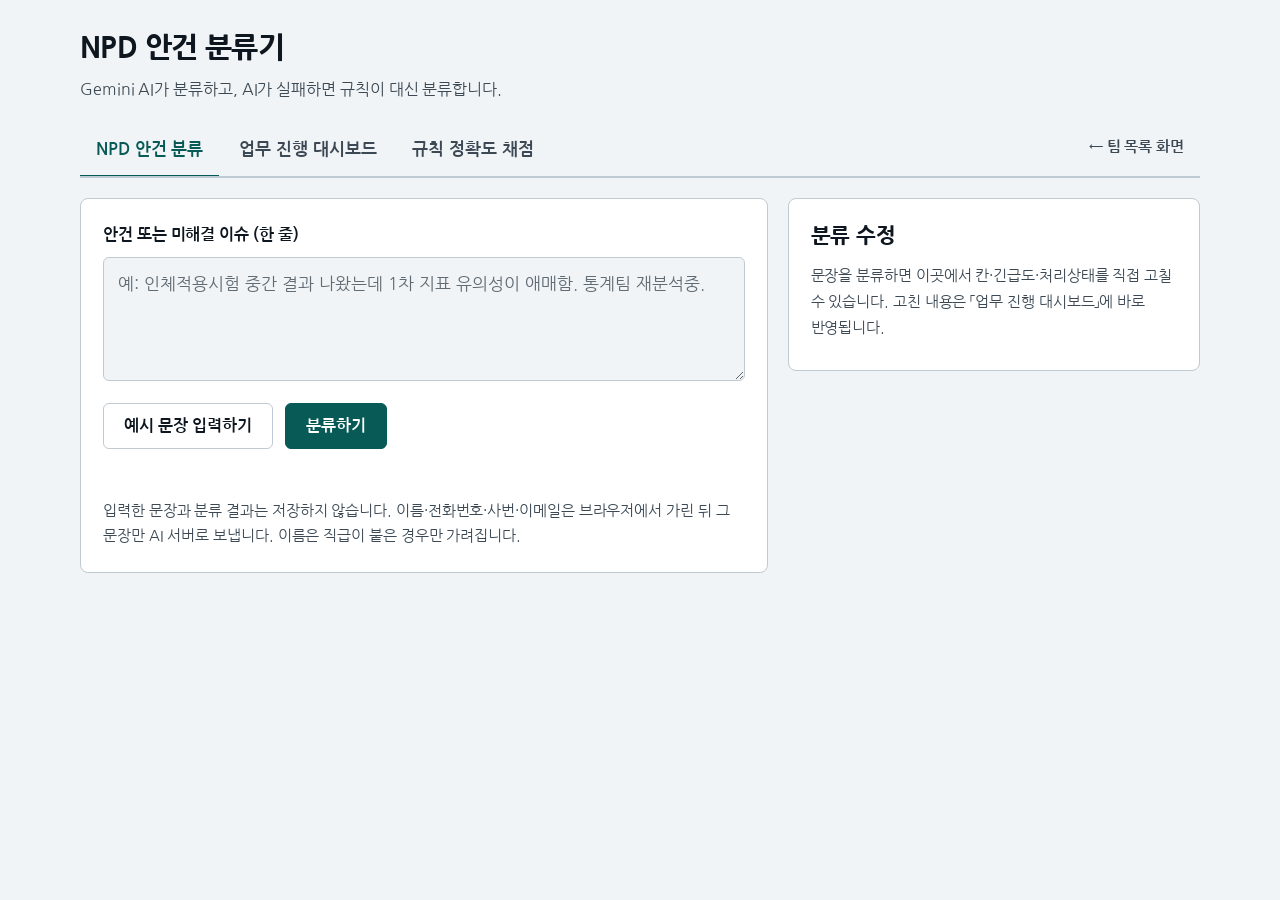
==== grade.html @ 97e3d587 "팀 목록 화면을 Vercel 첫 화면으로: Gemini 분류 + 팀 공유 저장소(Upstash Redis) - index.html: 아티팩트(팀 목록 디자인)를 옮김. 칸·긴급도·" ====
<!doctype html>
<html lang="ko">
<head>
<meta charset="utf-8">
<meta name="viewport" content="width=device-width, initial-scale=1">
<title>NPD 안건 분류기 (규칙 기준선)</title>
<link rel="preconnect" href="https://fonts.googleapis.com">
<link rel="preconnect" href="https://fonts.gstatic.com" crossorigin>
<link rel="stylesheet" href="https://fonts.googleapis.com/css2?family=Nanum+Gothic:wght@400;700;800&display=swap">
<link rel="stylesheet" href="style.css">
</head>
<body>
<div class="wrap">
  <header>
    <h1>NPD 안건 분류기</h1>
    <p class="sub">Gemini AI가 분류하고, AI가 실패하면 규칙이 대신 분류합니다.</p>
  </header>

  <div id="load-note" class="load-note" role="alert" hidden></div>

  <nav class="tabs" role="tablist" aria-label="화면 선택">
    <a id="tab-classify" href="#classify" role="tab" aria-selected="true">NPD 안건 분류</a>
    <a id="tab-dashboard" href="#dashboard" role="tab" aria-selected="false">업무 진행 대시보드</a>
    <a id="tab-grade" href="#grade" role="tab" aria-selected="false">규칙 정확도 채점</a>
    <a href="index.html#list" class="back-link">← 팀 목록 화면</a>
  </nav>

  <main>
    <section id="view-classify" class="split" role="tabpanel" aria-labelledby="tab-classify">
    <div class="panel" id="classify-main">
      <label class="lbl" for="txt">안건 또는 미해결 이슈 (한 줄)</label>
      <textarea id="txt" maxlength="500" placeholder="예: 인체적용시험 중간 결과 나왔는데 1차 지표 유의성이 애매함. 통계팀 재분석중."></textarea>
      <div class="row">
        <button id="ex" class="btn" type="button">예시 문장 입력하기</button>
        <button id="go" class="btn primary" type="button">분류하기</button>
      </div>
      <div id="status" class="hint" role="status" aria-live="polite"></div>
      <div id="result" class="result" hidden></div>
      <p class="foot">입력한 문장과 분류 결과는 저장하지 않습니다. 이름·전화번호·사번·이메일은 브라우저에서 가린 뒤 그 문장만 AI 서버로 보냅니다. 이름은 직급이 붙은 경우만 가려집니다.</p>
    </div>
    <aside class="panel side" id="classify-side" aria-labelledby="edit-title">
      <h2 id="edit-title">분류 수정</h2>
      <div id="edit-body"><p class="hint">기준 파일을 읽는 중입니다.</p></div>
    </aside>
    </section>

    <section id="view-dashboard" class="panel" role="tabpanel" aria-labelledby="tab-dashboard" hidden>
      <p class="hint">기준 파일을 읽는 중입니다.</p>
    </section>

    <section id="view-grade" class="panel" role="tabpanel" aria-labelledby="tab-grade" hidden>
      <p class="hint">팀장님이 정한 정답 30건과 규칙·AI의 판정을 견줍니다. 「AI로 채점」은 규칙 채점도 함께 해서 같은 30건으로 나란히 비교하고, AI에는 문장을 10개씩 3번 보냅니다.</p>
      <div class="row">
        <button id="grade-btn" class="btn" type="button">규칙으로 채점</button>
        <button id="ai-grade-btn" class="btn primary" type="button">AI로 채점</button>
        <button id="dl-btn" class="btn" type="button" hidden>AI 채점 결과 내려받기</button>
      </div>
      <div id="grade-status" class="hint" role="status" aria-live="polite"></div>
      <div id="grade-out" hidden></div>
    </section>
  </main>
</div>
<script src="mask.js"></script>
<script src="rules.js"></script>
<script src="app.js"></script>
</body>
</html>
---- style.css ----
/* 글꼴은 나눔고딕(index.html에서 Google Fonts로 불러옴). 읽기 쉽도록 글자 크기·줄 간격·대비를 키웠다. */
:root {
  --font: "Nanum Gothic", "NanumGothic", "나눔고딕", "Malgun Gothic", "Apple SD Gothic Neo", system-ui, sans-serif;
  --bg: #F1F4F6; --surface: #FFFFFF; --surface-2: #E6ECEF; --ink: #0E1720; --muted: #3C4954; --line: #BFCAD2;
  --accent: #075A56; --accent-ink: #FFFFFF;
  --hi: #9A1B13; --hi-soft: #FBE3E0; --mid: #6A4400; --mid-soft: #F9ECC8; --lo: #274862; --lo-soft: #DCE8F1; --ok: #17592F;
  color-scheme: light;
}
@media (prefers-color-scheme: dark) {
  :root {
    --bg: #0C1318; --surface: #151F27; --surface-2: #1F2C36; --ink: #F2F6F9; --muted: #B6C3CD; --line: #3A4A56;
    --accent: #5FD0C8; --accent-ink: #04201E;
    --hi: #FFA89F; --hi-soft: #40201D; --mid: #F6CC7A; --mid-soft: #3D3114; --lo: #A9CDEA; --lo-soft: #1C2E3D; --ok: #8EDDA8;
    color-scheme: dark;
  }
}
* { box-sizing: border-box; }
[hidden] { display: none !important; }
html { -webkit-text-size-adjust: 100%; }
body {
  margin: 0; background: var(--bg); color: var(--ink);
  font-family: var(--font); font-size: 16px; line-height: 1.75; letter-spacing: -0.005em;
  word-break: keep-all; overflow-wrap: break-word;
  padding: 28px max(16px, env(safe-area-inset-right, 0px)) 72px max(16px, env(safe-area-inset-left, 0px));
}
.wrap { max-width: 1120px; margin: 0 auto; }
h1, h2, h3 { text-wrap: balance; line-height: 1.4; }
h1 { font-size: 29px; margin: 0; font-weight: 800; letter-spacing: -0.02em; }
h2 { font-size: 21px; margin: 0 0 14px; font-weight: 800; }
h3 { font-size: 17.5px; margin: 26px 0 10px; font-weight: 800; }
p { margin: 0 0 10px; }
.sub { margin: 6px 0 20px; color: var(--muted); font-size: 16px; }
.load-note { margin-bottom: 16px; padding: 12px 14px; border: 1px solid var(--hi); background: var(--hi-soft); color: var(--hi); border-radius: 6px; font-size: 15.5px; font-weight: 700; }
.tabs { display: flex; gap: 4px; border-bottom: 2px solid var(--line); overflow-x: auto; overflow-y: hidden; }
.tabs a { padding: 12px 16px; text-decoration: none; color: var(--muted); font-size: 16.5px; font-weight: 700; border-bottom: 3px solid transparent; white-space: nowrap; margin-bottom: -2px; }
.tabs a:hover { color: var(--ink); }
.tabs a[aria-selected="true"] { color: var(--accent); border-bottom-color: var(--accent); }
main { padding-top: 20px; }
.panel { background: var(--surface); border: 1px solid var(--line); border-radius: 8px; padding: 22px; }
.lbl { display: block; font-size: 15.5px; font-weight: 700; margin-bottom: 8px; }
textarea {
  width: 100%; min-height: 124px; resize: vertical; padding: 12px 14px; font-family: inherit; font-size: 17px; line-height: 1.7; color: var(--ink);
  background: var(--bg); border: 1.5px solid var(--line); border-radius: 6px;
}
textarea::placeholder { color: var(--muted); opacity: .8; }
.row { display: flex; flex-wrap: wrap; gap: 12px; margin-top: 14px; }
.btn { font-family: inherit; font-weight: 700; font-size: 16px; min-height: 46px; padding: 9px 20px; border-radius: 6px; cursor: pointer; border: 1.5px solid var(--line); background: var(--surface); color: var(--ink); }
.btn:hover { background: var(--surface-2); }
.btn.primary { background: var(--accent); color: var(--accent-ink); border-color: var(--accent); }
.btn.primary:hover { filter: brightness(1.1); }
.btn:disabled { opacity: .55; cursor: not-allowed; }
:is(button, textarea, a, select, input):focus-visible { outline: 3px solid var(--accent); outline-offset: 2px; }
.hint { color: var(--muted); font-size: 15px; margin: 0 0 6px; }
#status, #grade-status, #dash-msg { margin-top: 10px; min-height: 1.5em; }
.foot { margin: 18px 0 0; font-size: 14.5px; color: var(--muted); }

.result { margin-top: 20px; border-top: 2px dashed var(--line); padding-top: 18px; }
.field { margin-bottom: 14px; }
.field .k { font-size: 14.5px; font-weight: 700; color: var(--muted); margin-bottom: 4px; }
.field p { margin: 0; }
.masked, .why { overflow-wrap: anywhere; }
.why { padding: 10px 14px; background: var(--surface-2); border-radius: 6px; }
.pair { display: flex; flex-wrap: wrap; gap: 8px 44px; }
.big { font-size: 21px; font-weight: 800; }
.chip { display: inline-block; padding: 2px 13px; border-radius: 4px; font-size: 16.5px; font-weight: 800; line-height: 1.6; }
.chip.u-0 { background: var(--hi-soft); color: var(--hi); border: 1.5px solid var(--hi); }
.chip.u-1 { background: var(--mid-soft); color: var(--mid); }
.chip.u-2 { background: var(--lo-soft); color: var(--lo); }

.meters { display: grid; grid-template-columns: repeat(auto-fit, minmax(230px, 1fr)); gap: 16px; margin: 8px 0 6px; }
.meter-top { display: flex; justify-content: space-between; gap: 8px; font-size: 15.5px; flex-wrap: wrap; }
.num { font-variant-numeric: tabular-nums; font-weight: 800; }
.bar { height: 12px; background: var(--surface-2); border-radius: 3px; margin-top: 7px; overflow: hidden; }
.fill { height: 100%; background: var(--accent); }
.worst-h { color: var(--hi); }
.ok { color: var(--ok); font-weight: 700; }
.wrongs { list-style: none; margin: 10px 0 0; padding: 0; }
.wrong { padding: 14px 0; border-top: 1px solid var(--line); overflow-wrap: anywhere; }
.wrong:first-child { border-top: 0; }
.wrong .src { font-weight: 700; font-size: 16.5px; }
.wrong .diff { font-size: 15.5px; margin-top: 4px; }
.wrong .rsn { font-size: 14.5px; color: var(--muted); margin-top: 4px; }
.tags { display: flex; flex-wrap: wrap; gap: 7px; margin-top: 7px; }
.tag { font-size: 14px; padding: 2px 10px; border-radius: 4px; border: 1px solid var(--line); background: var(--surface-2); }
.tag.bad { border-color: var(--hi); color: var(--hi); background: var(--hi-soft); font-weight: 700; }
.cond { margin: 0; display: grid; grid-template-columns: max-content 1fr; gap: 8px 16px; font-size: 15px; }
.cond dt { color: var(--muted); font-weight: 700; }
.cond dd { margin: 0; overflow-wrap: anywhere; }
@media (max-width: 520px) {
  h1 { font-size: 25px; }
  .panel { padding: 16px; }
  .cond { grid-template-columns: 1fr; gap: 0; }
  .cond dd { margin-bottom: 10px; }
}

/* AI 연동 화면 요소 */
.badge { display: inline-block; font-size: 13.5px; font-weight: 700; padding: 2px 11px; border-radius: 999px; border: 1px solid var(--line); color: var(--muted); vertical-align: middle; }
.badge.warn { border-color: var(--mid); color: var(--mid); background: var(--mid-soft); }
.notice { margin: 0 0 10px; padding: 10px 14px; border: 1.5px solid var(--mid); background: var(--mid-soft); color: var(--mid); border-radius: 6px; font-weight: 800; }
.notice.info { margin-top: 14px; font-weight: 400; border-color: var(--lo); background: var(--lo-soft); color: var(--lo); font-size: 15px; }
.notice.info b { display: block; margin-bottom: 3px; font-weight: 800; }
.cmp { width: 100%; border-collapse: collapse; margin-top: 4px; font-size: 15.5px; }
.cmp th, .cmp td { padding: 10px 10px; border-bottom: 1px solid var(--line); text-align: left; vertical-align: top; }
.cmp thead th { color: var(--muted); font-size: 14.5px; font-weight: 700; }
.cmp tbody th { font-weight: 700; width: 38%; }
.cmp td { font-variant-numeric: tabular-nums; overflow-wrap: anywhere; }
.okt { color: var(--ok); font-weight: 700; }
.bad-t { color: var(--hi); font-weight: 700; }
@media (max-width: 520px) { .cmp { font-size: 14.5px; } .cmp th, .cmp td { padding: 8px 5px; } }

/* 업무 진행 대시보드 */
.tiles { display: grid; grid-template-columns: repeat(auto-fit, minmax(140px, 1fr)); gap: 12px; margin: 14px 0 6px; }
.tile { border: 1.5px solid var(--line); border-radius: 8px; padding: 12px 14px; background: var(--bg); }
.tile .n { font-size: 30px; font-weight: 800; line-height: 1.2; font-variant-numeric: tabular-nums; }
.tile .n.sm { font-size: 19px; padding: 5px 0; }
.tile .l { font-size: 14.5px; font-weight: 700; color: var(--muted); margin-top: 2px; }
.tile.alert { border-color: var(--hi); background: var(--hi-soft); }
.tile.alert .n, .tile.alert .l { color: var(--hi); }
.progress { margin: 10px 0 4px; }
.progress .rate { font-size: 16px; margin-bottom: 7px; }
.stack { display: flex; height: 16px; border-radius: 4px; overflow: hidden; background: var(--surface-2); }
.seg.s0, .dot.s0 { background: var(--muted); opacity: .6; }
.seg.s1, .dot.s1 { background: var(--lo); }
.seg.s2, .dot.s2 { background: var(--mid); }
.seg.s3, .dot.s3 { background: var(--ok); }
.legend { display: flex; flex-wrap: wrap; gap: 5px 16px; margin-top: 8px; font-size: 14.5px; color: var(--muted); }
.dot { display: inline-block; width: 11px; height: 11px; border-radius: 2px; margin-right: 6px; }
.tbl-scroll { overflow-x: auto; }
.cmp.matrix { min-width: 520px; }
.cmp.matrix th.num, .cmp.matrix td.num { text-align: center; width: auto; padding-left: 7px; padding-right: 7px; white-space: nowrap; }
.cmp.matrix tbody th, .cmp.matrix thead th:first-child { width: auto; white-space: nowrap; }
.cmp.matrix td.tot { font-weight: 800; }
.cmp.matrix tr.foot th, .cmp.matrix tr.foot td { border-top: 2px solid var(--line); }
.filters { display: flex; flex-wrap: wrap; align-items: center; gap: 10px; margin: 6px 0 8px; }
.filters select { font-family: inherit; font-size: 15.5px; min-height: 42px; color: var(--ink); background: var(--surface); border: 1.5px solid var(--line); border-radius: 6px; padding: 6px 10px; max-width: 100%; }
.filters .chk { display: inline-flex; align-items: center; gap: 6px; font-size: 15.5px; }
.filters .chk input { width: 18px; height: 18px; }
.wrong.item.hi { box-shadow: inset 4px 0 0 var(--hi); padding-left: 12px; }
.wrong.item.done .src { color: var(--muted); font-weight: 400; text-decoration: line-through; text-decoration-color: var(--line); }
.wrong.item .row { margin-top: 8px; gap: 8px; align-items: center; }
.wrong.item .row select { font-family: inherit; font-size: 15.5px; min-height: 40px; color: var(--ink); background: var(--surface); border: 1.5px solid var(--line); border-radius: 6px; padding: 4px 8px; }
.btn.sm { min-height: 40px; padding: 4px 14px; font-size: 14.5px; }
.empty { padding: 26px 8px; text-align: center; color: var(--muted); list-style: none; }

/* 분류 화면: 왼쪽 입력·결과, 오른쪽 분류 수정 */
.split { display: grid; grid-template-columns: minmax(0, 1.25fr) minmax(300px, 0.75fr); gap: 20px; align-items: start; }
.side { position: sticky; top: 16px; }
@media (max-width: 920px) { .split { grid-template-columns: 1fr; } .side { position: static; } }

/* 분류 결과: 읽기 쉬운 카드 */
.res-head { display: flex; flex-wrap: wrap; align-items: center; gap: 8px 12px; margin-bottom: 12px; }
.res-head h2 { margin: 0; }
.rgrid { display: grid; grid-template-columns: repeat(auto-fit, minmax(210px, 1fr)); gap: 14px; margin: 6px 0 16px; }
.rcard { border: 1.5px solid var(--line); border-radius: 8px; padding: 14px 16px; background: var(--bg); }
.rcard .k, .rblock .k, .side .k { font-size: 14.5px; font-weight: 700; color: var(--muted); margin-bottom: 6px; }
.rcard .v { font-size: 22px; font-weight: 800; line-height: 1.4; }
.rcard .v.big { font-size: 26px; }
.rcard .d { margin-top: 8px; font-size: 14.5px; line-height: 1.65; color: var(--muted); }
.chip.lg { font-size: 22px; padding: 3px 16px; }
.rblock { margin-bottom: 16px; }
.rblock .why { margin: 0; font-size: 17px; line-height: 1.8; border-left: 5px solid var(--accent); border-radius: 0 6px 6px 0; }
blockquote.masked { margin: 0; padding: 12px 16px; font-size: 16.5px; line-height: 1.8; background: var(--surface-2); border-left: 5px solid var(--line); border-radius: 0 6px 6px 0; }
blockquote.masked.sm { font-size: 15px; line-height: 1.7; padding: 9px 12px; margin-bottom: 14px; }

/* 분류 수정 패널 */
.side h2 { margin-bottom: 12px; }
.egroup { margin-bottom: 16px; }
.egroup select { width: 100%; font-family: inherit; font-size: 16.5px; min-height: 46px; color: var(--ink); background: var(--surface); border: 1.5px solid var(--line); border-radius: 6px; padding: 6px 10px; }
.edef { margin: 6px 0 0; font-size: 14.5px; line-height: 1.65; color: var(--muted); }
.edit-state { margin-top: 4px; padding: 10px 14px; background: var(--surface-2); border-radius: 6px; font-size: 14.5px; line-height: 1.7; }
.edit-state .edited { color: var(--hi); font-weight: 800; }
.tabs a.back-link { margin-left: auto; font-size: 14.5px; font-weight: 700; }
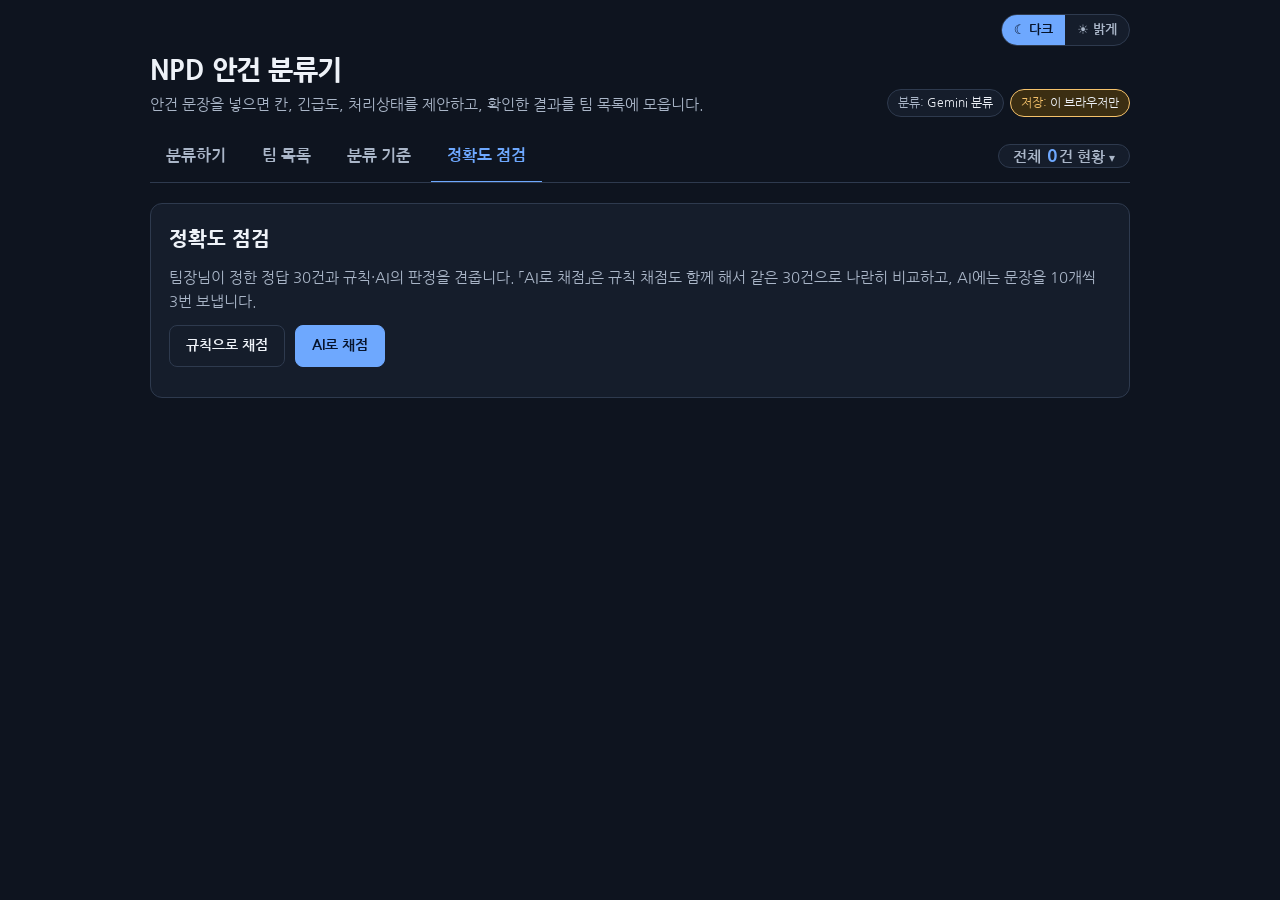
==== commit 105b1a48: "정확도 점검을 첫 화면 탭 하나로 합침 (규칙·Gemini 채점) - index.html: 정확도 점검 탭에 규칙 채점, AI 채점, 비교표, 틀린 문장, 측정 조건, 결과 내려받" ====
--- a/grade.html
+++ b/grade.html
@@ -3,65 +3,11 @@
 <head>
 <meta charset="utf-8">
 <meta name="viewport" content="width=device-width, initial-scale=1">
-<title>NPD 안건 분류기 (규칙 기준선)</title>
-<link rel="preconnect" href="https://fonts.googleapis.com">
-<link rel="preconnect" href="https://fonts.gstatic.com" crossorigin>
-<link rel="stylesheet" href="https://fonts.googleapis.com/css2?family=Nanum+Gothic:wght@400;700;800&display=swap">
-<link rel="stylesheet" href="style.css">
+<title>정확도 점검으로 이동</title>
+<meta http-equiv="refresh" content="0; url=index.html#grade">
+<script>location.replace("index.html#grade");</script>
 </head>
 <body>
-<div class="wrap">
-  <header>
-    <h1>NPD 안건 분류기</h1>
-    <p class="sub">Gemini AI가 분류하고, AI가 실패하면 규칙이 대신 분류합니다.</p>
-  </header>
-
-  <div id="load-note" class="load-note" role="alert" hidden></div>
-
-  <nav class="tabs" role="tablist" aria-label="화면 선택">
-    <a id="tab-classify" href="#classify" role="tab" aria-selected="true">NPD 안건 분류</a>
-    <a id="tab-dashboard" href="#dashboard" role="tab" aria-selected="false">업무 진행 대시보드</a>
-    <a id="tab-grade" href="#grade" role="tab" aria-selected="false">규칙 정확도 채점</a>
-    <a href="index.html#list" class="back-link">← 팀 목록 화면</a>
-  </nav>
-
-  <main>
-    <section id="view-classify" class="split" role="tabpanel" aria-labelledby="tab-classify">
-    <div class="panel" id="classify-main">
-      <label class="lbl" for="txt">안건 또는 미해결 이슈 (한 줄)</label>
-      <textarea id="txt" maxlength="500" placeholder="예: 인체적용시험 중간 결과 나왔는데 1차 지표 유의성이 애매함. 통계팀 재분석중."></textarea>
-      <div class="row">
-        <button id="ex" class="btn" type="button">예시 문장 입력하기</button>
-        <button id="go" class="btn primary" type="button">분류하기</button>
-      </div>
-      <div id="status" class="hint" role="status" aria-live="polite"></div>
-      <div id="result" class="result" hidden></div>
-      <p class="foot">입력한 문장과 분류 결과는 저장하지 않습니다. 이름·전화번호·사번·이메일은 브라우저에서 가린 뒤 그 문장만 AI 서버로 보냅니다. 이름은 직급이 붙은 경우만 가려집니다.</p>
-    </div>
-    <aside class="panel side" id="classify-side" aria-labelledby="edit-title">
-      <h2 id="edit-title">분류 수정</h2>
-      <div id="edit-body"><p class="hint">기준 파일을 읽는 중입니다.</p></div>
-    </aside>
-    </section>
-
-    <section id="view-dashboard" class="panel" role="tabpanel" aria-labelledby="tab-dashboard" hidden>
-      <p class="hint">기준 파일을 읽는 중입니다.</p>
-    </section>
-
-    <section id="view-grade" class="panel" role="tabpanel" aria-labelledby="tab-grade" hidden>
-      <p class="hint">팀장님이 정한 정답 30건과 규칙·AI의 판정을 견줍니다. 「AI로 채점」은 규칙 채점도 함께 해서 같은 30건으로 나란히 비교하고, AI에는 문장을 10개씩 3번 보냅니다.</p>
-      <div class="row">
-        <button id="grade-btn" class="btn" type="button">규칙으로 채점</button>
-        <button id="ai-grade-btn" class="btn primary" type="button">AI로 채점</button>
-        <button id="dl-btn" class="btn" type="button" hidden>AI 채점 결과 내려받기</button>
-      </div>
-      <div id="grade-status" class="hint" role="status" aria-live="polite"></div>
-      <div id="grade-out" hidden></div>
-    </section>
-  </main>
-</div>
-<script src="mask.js"></script>
-<script src="rules.js"></script>
-<script src="app.js"></script>
+<p>정확도 점검은 첫 화면의 「정확도 점검」 탭으로 합쳤습니다. <a href="index.html#grade">여기로 이동</a></p>
 </body>
 </html>
